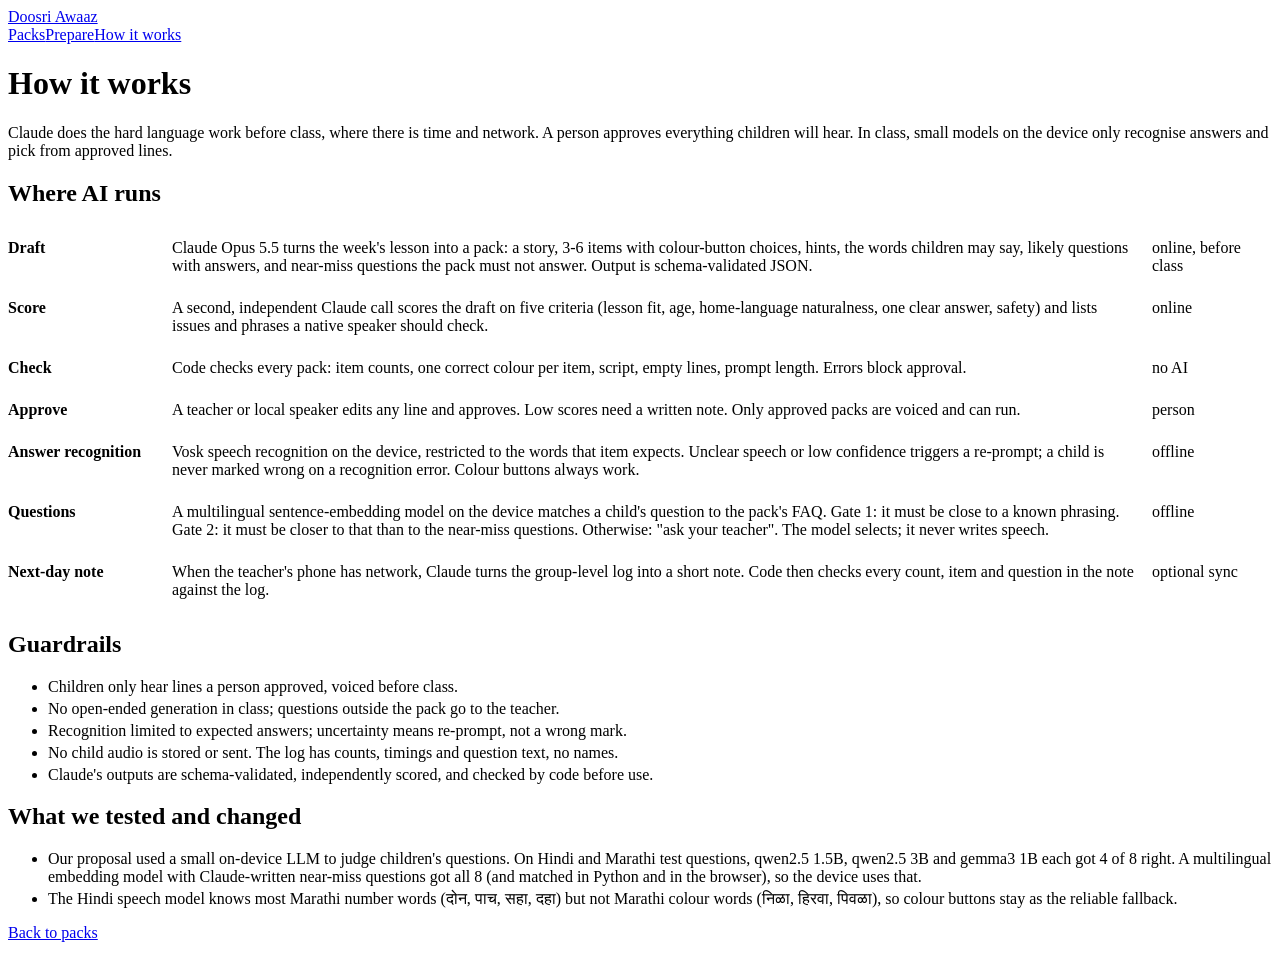
==== web/about.html @ 0a670f04 "Doosri Awaaz build-stage prototype Claude prepare/score/approve pipeline, offline classroom engine (" ====
<!doctype html>
<html lang="en">
<head>
<meta charset="utf-8">
<meta name="viewport" content="width=device-width, initial-scale=1">
<title>How it works</title>
<link rel="stylesheet" href="/style.css">
<style>
  .layer { display: grid; grid-template-columns: 150px 1fr 120px; gap: 14px; padding: 12px 0; border-bottom: 1px solid var(--line); }
  .layer:last-child { border-bottom: 0; }
  @media (max-width: 700px) { .layer { grid-template-columns: 1fr; gap: 4px; } }
  .layer b { color: var(--green); }
  ul.tight li { margin: 4px 0; }
</style>
</head>
<body>
<header class="top">
  <a class="brand" href="/">Doosri Awaaz</a>
  <nav><a href="/">Packs</a><a href="/prepare.html">Prepare</a><a class="on" href="/about.html">How it works</a></nav>
</header>
<main>
  <h1>How it works</h1>
  <p class="lede">Claude does the hard language work before class, where there is time and network. A person approves everything children will hear. In class, small models on the device only recognise answers and pick from approved lines.</p>

  <h2>Where AI runs</h2>
  <div class="card">
    <div class="layer"><b>Draft</b><span>Claude Opus 5.5 turns the week's lesson into a pack: a story, 3-6 items with colour-button choices, hints, the words children may say, likely questions with answers, and near-miss questions the pack must not answer. Output is schema-validated JSON.</span><span class="tag online">online, before class</span></div>
    <div class="layer"><b>Score</b><span>A second, independent Claude call scores the draft on five criteria (lesson fit, age, home-language naturalness, one clear answer, safety) and lists issues and phrases a native speaker should check.</span><span class="tag online">online</span></div>
    <div class="layer"><b>Check</b><span>Code checks every pack: item counts, one correct colour per item, script, empty lines, prompt length. Errors block approval.</span><span class="tag online">no AI</span></div>
    <div class="layer"><b>Approve</b><span>A teacher or local speaker edits any line and approves. Low scores need a written note. Only approved packs are voiced and can run.</span><span class="tag online">person</span></div>
    <div class="layer"><b>Answer recognition</b><span>Vosk speech recognition on the device, restricted to the words that item expects. Unclear speech or low confidence triggers a re-prompt; a child is never marked wrong on a recognition error. Colour buttons always work.</span><span class="tag offline">offline</span></div>
    <div class="layer"><b>Questions</b><span>A multilingual sentence-embedding model on the device matches a child's question to the pack's FAQ. Gate 1: it must be close to a known phrasing. Gate 2: it must be closer to that than to the near-miss questions. Otherwise: "ask your teacher". The model selects; it never writes speech.</span><span class="tag offline">offline</span></div>
    <div class="layer"><b>Next-day note</b><span>When the teacher's phone has network, Claude turns the group-level log into a short note. Code then checks every count, item and question in the note against the log.</span><span class="tag online">optional sync</span></div>
  </div>

  <h2>Guardrails</h2>
  <ul class="tight">
    <li>Children only hear lines a person approved, voiced before class.</li>
    <li>No open-ended generation in class; questions outside the pack go to the teacher.</li>
    <li>Recognition limited to expected answers; uncertainty means re-prompt, not a wrong mark.</li>
    <li>No child audio is stored or sent. The log has counts, timings and question text, no names.</li>
    <li>Claude's outputs are schema-validated, independently scored, and checked by code before use.</li>
  </ul>

  <h2>What we tested and changed</h2>
  <ul class="tight">
    <li>Our proposal used a small on-device LLM to judge children's questions. On Hindi and Marathi test questions, qwen2.5 1.5B, qwen2.5 3B and gemma3 1B each got 4 of 8 right. A multilingual embedding model with Claude-written near-miss questions got all 8 (and matched in Python and in the browser), so the device uses that.</li>
    <li>The Hindi speech model knows most Marathi number words (दोन, पाच, सहा, दहा) but not Marathi colour words (निळा, हिरवा, पिवळा), so colour buttons stay as the reliable fallback.</li>
  </ul>
  <p><a href="/">Back to packs</a></p>
</main>
</body>
</html>
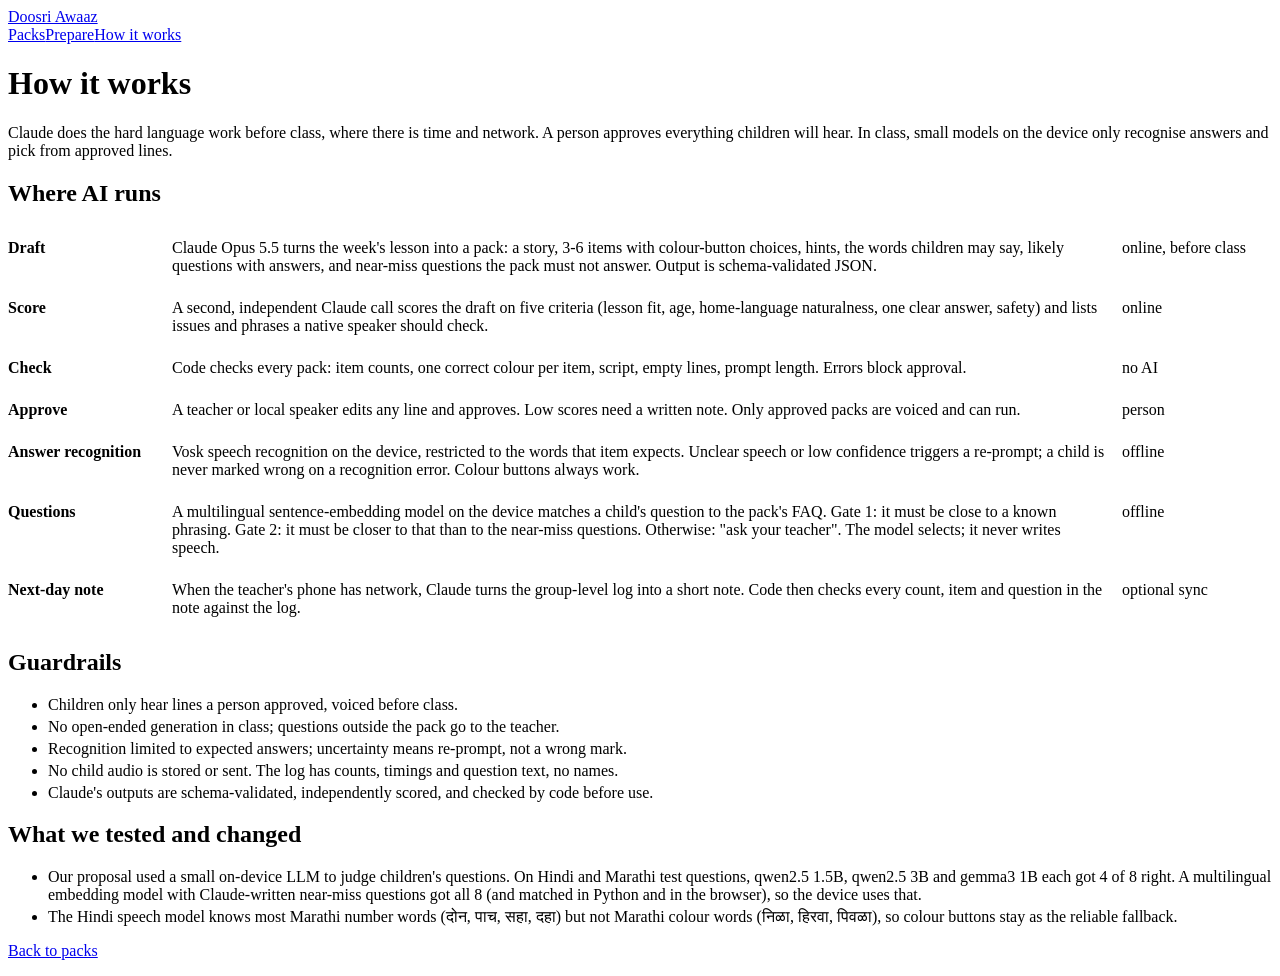
==== commit 04aa74d2: "Keep How it works tags to one line Grid items stretched each tag to fill its cell, turning the pills" ====
--- a/web/about.html
+++ b/web/about.html
@@ -6,7 +6,8 @@
 <title>How it works</title>
 <link rel="stylesheet" href="/style.css">
 <style>
-  .layer { display: grid; grid-template-columns: 150px 1fr 120px; gap: 14px; padding: 12px 0; border-bottom: 1px solid var(--line); }
+  .layer { display: grid; grid-template-columns: 150px 1fr 150px; gap: 14px; padding: 12px 0; border-bottom: 1px solid var(--line); }
+  .layer .tag { align-self: start; justify-self: start; white-space: nowrap; }
   .layer:last-child { border-bottom: 0; }
   @media (max-width: 700px) { .layer { grid-template-columns: 1fr; gap: 4px; } }
   .layer b { color: var(--green); }
